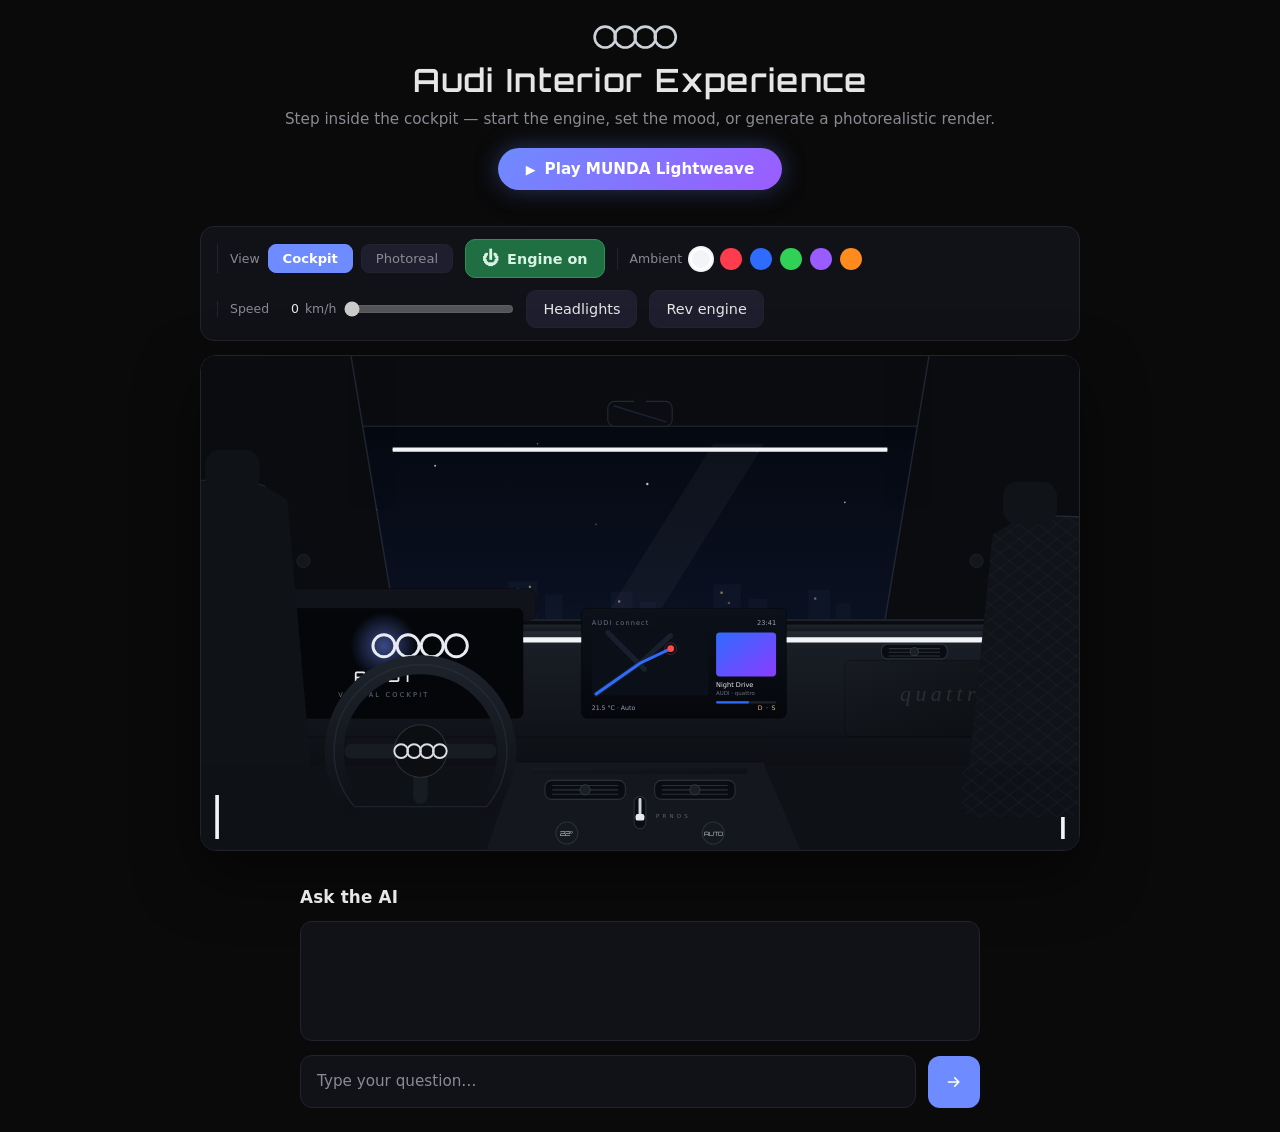
==== interior.html @ c2984ea4 "Add MUNDA Lightweave game and interactive Audi interior experience - game.html/css/js: MUNDA Lightwe" ====
<!DOCTYPE html>
<html lang="en">
<head>
  <meta charset="UTF-8" />
  <meta name="viewport" content="width=device-width, initial-scale=1.0" />
  <title>MUNDA · Audi Interior Experience</title>
  <link rel="preconnect" href="https://fonts.googleapis.com" />
  <link rel="preconnect" href="https://fonts.gstatic.com" crossorigin />
  <link href="https://fonts.googleapis.com/css2?family=Orbitron:wght@500;600;700&display=swap" rel="stylesheet" />
  <link rel="stylesheet" href="interior.css" />
</head>
<body>
  <main class="app">
    <header class="app__header">
      <svg class="app__rings" viewBox="0 0 220 60" aria-hidden="true">
        <circle cx="30" cy="30" r="24" fill="none" stroke="currentColor" stroke-width="6" />
        <circle cx="76" cy="30" r="24" fill="none" stroke="currentColor" stroke-width="6" />
        <circle cx="122" cy="30" r="24" fill="none" stroke="currentColor" stroke-width="6" />
        <circle cx="168" cy="30" r="24" fill="none" stroke="currentColor" stroke-width="6" />
      </svg>
      <h1 class="app__title">Audi Interior Experience</h1>
      <p class="app__subtitle">Step inside the cockpit — start the engine, set the mood, or generate a photorealistic render.</p>
      <a class="cta-game" href="game.html" target="_blank" rel="noopener">
        <span class="cta-game__icon" aria-hidden="true">▶</span> Play MUNDA Lightweave
      </a>
    </header>

    <section class="interior off" id="interior" aria-label="Interactive Audi cockpit">
      <div class="interior__controls">
        <div class="ctl__group" role="group" aria-label="View mode">
          <span class="ctl__label">View</span>
          <button class="view-btn is-active" type="button" data-view="svg">Cockpit</button>
          <button class="view-btn" type="button" data-view="photo">Photoreal</button>
        </div>

        <button class="ctl ctl--primary" id="btn-power" type="button">
          <span class="ctl__icon" aria-hidden="true">⏻</span> <span id="power-label">Start engine</span>
        </button>

        <div class="ctl__group" role="group" aria-label="Ambient lighting colour">
          <span class="ctl__label">Ambient</span>
          <button class="swatch is-active" type="button" data-ambient="#f2f4f8" style="--c:#f2f4f8" aria-label="White ambient light" title="White"></button>
          <button class="swatch" type="button" data-ambient="#ff3b4e" style="--c:#ff3b4e" aria-label="Red ambient light" title="Red"></button>
          <button class="swatch" type="button" data-ambient="#2f6bff" style="--c:#2f6bff" aria-label="Blue ambient light" title="Blue"></button>
          <button class="swatch" type="button" data-ambient="#31d158" style="--c:#31d158" aria-label="Green ambient light" title="Green"></button>
          <button class="swatch" type="button" data-ambient="#9b5cff" style="--c:#9b5cff" aria-label="Purple ambient light" title="Purple"></button>
          <button class="swatch" type="button" data-ambient="#ff8a1e" style="--c:#ff8a1e" aria-label="Orange ambient light" title="Orange"></button>
        </div>

        <div class="ctl__group" role="group" aria-label="Speed" data-needs-engine>
          <label class="ctl__label" for="speed-slider">Speed <output id="speed-value" for="speed-slider">0</output> km/h</label>
          <input type="range" id="speed-slider" min="0" max="240" step="1" value="0" disabled />
        </div>

        <button class="ctl" id="btn-lights" type="button" data-needs-engine disabled>Headlights</button>
        <button class="ctl" id="btn-rev" type="button" data-needs-engine disabled>Rev engine</button>
      </div>

      <div class="interior__stage">
        <div class="view view--svg active" id="view-svg">
        <svg class="cockpit" id="cockpit" viewBox="0 0 1200 675" role="img" aria-label="Illustrated Audi interior">
          <defs>
            <linearGradient id="skyGrad" x1="0" y1="0" x2="0" y2="1">
              <stop offset="0" stop-color="#04060c" />
              <stop offset="0.55" stop-color="#0a1122" />
              <stop offset="1" stop-color="#182442" />
            </linearGradient>
            <linearGradient id="dashGrad" x1="0" y1="0" x2="0" y2="1">
              <stop offset="0" stop-color="#232832" />
              <stop offset="0.12" stop-color="#191d25" />
              <stop offset="1" stop-color="#0d0f14" />
            </linearGradient>
            <linearGradient id="cowlGrad" x1="0" y1="0" x2="0" y2="1">
              <stop offset="0" stop-color="#262c37" />
              <stop offset="1" stop-color="#14171e" />
            </linearGradient>
            <linearGradient id="carbon" x1="0" y1="0" x2="1" y2="1">
              <stop offset="0" stop-color="#181b21" />
              <stop offset="0.5" stop-color="#101318" />
              <stop offset="1" stop-color="#0b0d11" />
            </linearGradient>
            <linearGradient id="screenGrad" x1="0" y1="0" x2="0" y2="1">
              <stop offset="0" stop-color="#0c111a" />
              <stop offset="1" stop-color="#05070c" />
            </linearGradient>
            <radialGradient id="roadLight" cx="0.5" cy="0.5" r="0.5">
              <stop offset="0" stop-color="#dbe7ff" stop-opacity="0.20" />
              <stop offset="0.5" stop-color="#dbe7ff" stop-opacity="0.08" />
              <stop offset="1" stop-color="#dbe7ff" stop-opacity="0" />
            </radialGradient>
            <radialGradient id="bootGlow" cx="0.5" cy="0.5" r="0.5">
              <stop offset="0" stop-color="#6e8bff" stop-opacity="0.5" />
              <stop offset="1" stop-color="#6e8bff" stop-opacity="0" />
            </radialGradient>
            <linearGradient id="albumGrad" x1="0" y1="0" x2="1" y2="1">
              <stop offset="0" stop-color="#2f6bff" />
              <stop offset="1" stop-color="#8b3dff" />
            </linearGradient>
            <linearGradient id="rimGrad" x1="0" y1="0" x2="0" y2="1">
              <stop offset="0" stop-color="#1d222b" />
              <stop offset="1" stop-color="#0e1015" />
            </linearGradient>
            <pattern id="quilt" width="26" height="20" patternUnits="userSpaceOnUse">
              <path d="M13 0 L26 10 L13 20 L0 10 Z" fill="none" stroke="#232a36" stroke-width="1" opacity="0.55" />
            </pattern>
            <filter id="blur" x="-40%" y="-40%" width="180%" height="180%">
              <feGaussianBlur stdDeviation="7" />
            </filter>
            <clipPath id="glassClip">
              <polygon points="90,95 1110,95 935,360 265,360" />
            </clipPath>
          </defs>

          <!-- cabin base -->
          <rect width="1200" height="675" fill="#0a0c10" />

          <!-- view through the windshield -->
          <g clip-path="url(#glassClip)">
            <rect width="1200" height="675" fill="url(#skyGrad)" />
            <g fill="#cfd8e6">
              <circle cx="320" cy="150" r="1.4" opacity="0.8" />
              <circle cx="460" cy="120" r="1" opacity="0.5" />
              <circle cx="610" cy="175" r="1.6" opacity="0.9" />
              <circle cx="760" cy="130" r="1.1" opacity="0.6" />
              <circle cx="880" cy="200" r="1.3" opacity="0.7" />
              <circle cx="540" cy="230" r="1" opacity="0.45" />
              <circle cx="990" cy="150" r="1.2" opacity="0.6" />
              <circle cx="240" cy="210" r="1.1" opacity="0.55" />
            </g>
            <g fill="#0e1526">
              <rect x="300" y="318" width="34" height="42" />
              <rect x="342" y="330" width="26" height="30" />
              <rect x="420" y="308" width="40" height="52" />
              <rect x="470" y="326" width="24" height="34" />
              <rect x="560" y="322" width="30" height="38" />
              <rect x="600" y="336" width="22" height="24" />
              <rect x="700" y="312" width="38" height="48" />
              <rect x="748" y="332" width="26" height="28" />
              <rect x="830" y="320" width="30" height="40" />
              <rect x="868" y="338" width="20" height="22" />
            </g>
            <g fill="#ffd98a">
              <rect x="432" y="318" width="3" height="3" opacity="0.6" />
              <rect x="440" y="330" width="3" height="3" opacity="0.35" />
              <rect x="448" y="314" width="3" height="3" opacity="0.5" />
              <rect x="710" y="322" width="3" height="3" opacity="0.55" />
              <rect x="720" y="336" width="3" height="3" opacity="0.3" />
              <rect x="308" y="330" width="3" height="3" opacity="0.4" />
              <rect x="570" y="334" width="3" height="3" opacity="0.5" />
              <rect x="838" y="330" width="3" height="3" opacity="0.45" />
            </g>
            <polygon points="265,360 935,360 1045,675 155,675" fill="#0d1118" />
            <path d="M 285 360 L 185 675" stroke="#5c6b7d" stroke-width="4" opacity="0.55" fill="none" />
            <path d="M 915 360 L 1015 675" stroke="#5c6b7d" stroke-width="4" opacity="0.55" fill="none" />
            <g fill="#8794a5">
              <rect x="596" y="376" width="8" height="22" opacity="0.55" />
              <rect x="596" y="414" width="8" height="22" opacity="0.55" />
              <rect x="596" y="452" width="8" height="22" opacity="0.55" />
              <rect x="596" y="490" width="8" height="22" opacity="0.55" />
              <rect x="596" y="528" width="8" height="22" opacity="0.55" />
              <rect x="596" y="566" width="8" height="22" opacity="0.55" />
              <rect x="596" y="604" width="8" height="22" opacity="0.55" />
              <rect x="596" y="642" width="8" height="22" opacity="0.5" />
            </g>
            <g class="road-light">
              <ellipse cx="600" cy="520" rx="360" ry="200" fill="url(#roadLight)" />
              <ellipse cx="600" cy="600" rx="260" ry="90" fill="url(#roadLight)" />
            </g>
            <polygon points="700,120 770,120 620,360 550,360" fill="#ffffff" opacity="0.03" />
          </g>

          <!-- roof header, pillars, mirror -->
          <rect width="1200" height="95" fill="#0a0c10" />
          <rect y="95" width="1200" height="2" fill="#232830" opacity="0.7" />
          <polygon points="0,0 205,0 265,360 0,360" fill="#0a0c10" />
          <polygon points="1200,0 995,0 935,360 1200,360" fill="#0a0c10" />
          <line x1="205" y1="0" x2="265" y2="360" stroke="#2a3140" stroke-width="2" opacity="0.7" />
          <line x1="995" y1="0" x2="935" y2="360" stroke="#2a3140" stroke-width="2" opacity="0.7" />
          <circle cx="140" cy="280" r="9" fill="#13161c" stroke="#232830" stroke-width="1" />
          <circle cx="1060" cy="280" r="9" fill="#13161c" stroke="#232830" stroke-width="1" />
          <path class="ambient-glow" d="M 262 128 L 938 128" fill="none" stroke-width="6" />
          <path class="ambient" d="M 262 128 L 938 128" fill="none" stroke-width="2.5" />
          <rect x="556" y="62" width="88" height="34" rx="9" fill="#0b0d12" stroke="#232830" stroke-width="1.5" />
          <path d="M 564 68 L 636 90" stroke="#2a3a55" stroke-width="2" opacity="0.5" />
          <rect x="592" y="54" width="16" height="10" fill="#0b0d12" />

          <!-- dashboard -->
          <rect x="0" y="360" width="1200" height="16" fill="url(#cowlGrad)" />
          <rect x="30" y="362" width="1140" height="5" rx="2.5" fill="#06080b" opacity="0.85" />
          <rect x="0" y="376" width="1200" height="184" fill="url(#dashGrad)" />
          <rect x="0" y="520" width="1200" height="2" fill="#000000" opacity="0.25" />
          <path class="ambient-glow" d="M 24 388 L 1176 388" fill="none" stroke-width="7" />
          <path class="ambient" d="M 24 388 L 1176 388" fill="none" stroke-width="2.5" />
          <rect x="880" y="416" width="280" height="104" rx="8" fill="url(#carbon)" />
          <rect x="880" y="416" width="280" height="104" rx="8" fill="none" stroke="#000000" stroke-width="1" opacity="0.4" />
          <text x="1020" y="472" text-anchor="middle" fill="#ffffff" opacity="0.1" font-size="30" letter-spacing="6" font-style="italic" font-family="Georgia, serif">quattro</text>
          <rect x="930" y="394" width="90" height="20" rx="8" fill="#0a0c11" stroke="#2a3038" stroke-width="1.5" />
          <line x1="940" y1="400" x2="1010" y2="400" stroke="#2a3038" stroke-width="1.5" />
          <line x1="940" y1="405" x2="1010" y2="405" stroke="#2a3038" stroke-width="1.5" />
          <line x1="940" y1="410" x2="1010" y2="410" stroke="#2a3038" stroke-width="1.5" />
          <circle cx="975" cy="404" r="5.5" fill="#1a1f27" stroke="#39414d" stroke-width="1" />

          <!-- virtual cockpit -->
          <rect x="42" y="318" width="416" height="44" rx="12" fill="#101319" stroke="#000000" stroke-opacity="0.4" />
          <rect x="60" y="345" width="380" height="150" rx="8" fill="url(#screenGrad)" stroke="#000000" stroke-opacity="0.6" />
          <g id="boot">
            <rect x="60" y="345" width="380" height="150" rx="8" fill="#04060a" />
            <circle class="boot-glow" cx="250" cy="396" r="46" fill="url(#bootGlow)" />
            <g class="boot-rings" fill="none" stroke="#e8ecf2" stroke-width="4">
              <circle cx="250" cy="396" r="15" />
              <circle cx="283" cy="396" r="15" />
              <circle cx="316" cy="396" r="15" />
              <circle cx="349" cy="396" r="15" />
            </g>
            <text class="boot-title" x="250" y="446" text-anchor="middle" fill="#e8ecf2" font-size="20" letter-spacing="7" font-family="Orbitron, sans-serif" font-weight="600">AUDI</text>
            <text x="250" y="466" text-anchor="middle" fill="#6a7280" font-size="9" letter-spacing="3">VIRTUAL COCKPIT</text>
          </g>
          <g id="cluster-ui" class="hidden">
            <text x="250" y="366" text-anchor="middle" fill="#5a6270" font-size="8" letter-spacing="2.5">AUDI VIRTUAL COCKPIT</text>
            <circle cx="165" cy="410" r="64" fill="#080b12" stroke="#232a36" stroke-width="2" />
            <circle cx="340" cy="410" r="64" fill="#080b12" stroke="#232a36" stroke-width="2" />
            <g id="ticks-speed"></g>
            <g id="ticks-tach"></g>
            <text x="165" y="448" text-anchor="middle" fill="#8a93a3" font-size="8" letter-spacing="1">km/h</text>
            <text x="340" y="448" text-anchor="middle" fill="#8a93a3" font-size="8" letter-spacing="1">×1000 rpm</text>
            <text id="speed-readout" x="252" y="408" text-anchor="middle" fill="#ffffff" font-size="28" font-family="Orbitron, sans-serif" font-weight="600">0</text>
            <text id="gear-readout" x="252" y="434" text-anchor="middle" fill="#ffb84d" font-size="13" font-family="Orbitron, sans-serif">P</text>
            <rect x="118" y="462" width="42" height="5" rx="2.5" fill="#1c222c" />
            <rect x="118" y="462" width="26" height="5" rx="2.5" fill="#3ecf6e" />
            <rect x="322" y="462" width="42" height="5" rx="2.5" fill="#1c222c" />
            <rect x="322" y="462" width="18" height="5" rx="2.5" fill="#ff8a1e" />
            <g id="needle-speed" style="--px:165px; --py:410px; transform: rotate(-120deg);">
              <line x1="165" y1="410" x2="165" y2="352" stroke="#ff4646" stroke-width="3" stroke-linecap="round" />
              <line x1="165" y1="410" x2="165" y2="424" stroke="#ff4646" stroke-width="2" stroke-linecap="round" opacity="0.6" />
              <circle cx="165" cy="410" r="4.5" fill="#0c0e13" stroke="#ff4646" stroke-width="1.5" />
            </g>
            <g id="needle-rpm" style="--px:340px; --py:410px; transform: rotate(-120deg);">
              <line x1="340" y1="410" x2="340" y2="352" stroke="#e8ecf2" stroke-width="3" stroke-linecap="round" />
              <line x1="340" y1="410" x2="340" y2="424" stroke="#e8ecf2" stroke-width="2" stroke-linecap="round" opacity="0.6" />
              <circle cx="340" cy="410" r="4.5" fill="#0c0e13" stroke="#e8ecf2" stroke-width="1.5" />
            </g>
          </g>

          <!-- MMI screen -->
          <rect x="520" y="345" width="280" height="150" rx="8" fill="url(#screenGrad)" stroke="#000000" stroke-opacity="0.6" />
          <g id="mmi-ui">
            <text x="534" y="368" fill="#6a7280" font-size="9" letter-spacing="1.5">AUDI connect</text>
            <text x="786" y="368" text-anchor="end" fill="#9aa3b2" font-size="9">23:41</text>
            <rect x="534" y="378" width="160" height="86" rx="5" fill="#0a0f18" />
            <g fill="none" stroke-linecap="round">
              <path d="M 540 462 L 600 420 L 642 382" stroke="#18202e" stroke-width="7" />
              <path d="M 556 378 L 606 428" stroke="#18202e" stroke-width="7" />
              <path d="M 540 462 L 600 420 L 642 400" stroke="#2f6bff" stroke-width="4" />
            </g>
            <circle cx="642" cy="400" r="4.5" fill="#ff4b4b" />
            <circle cx="642" cy="400" r="8" fill="none" stroke="#ff4b4b" stroke-width="1" opacity="0.4" />
            <rect x="704" y="378" width="82" height="60" rx="5" fill="url(#albumGrad)" />
            <text x="704" y="452" fill="#e8ecf2" font-size="9">Night Drive</text>
            <text x="704" y="464" fill="#6a7280" font-size="7.5">AUDI · quattro</text>
            <rect x="704" y="472" width="82" height="3" rx="1.5" fill="#1c222c" />
            <rect x="704" y="472" width="45" height="3" rx="1.5" fill="#2f6bff" />
            <text x="534" y="484" fill="#9aa3b2" font-size="8.5">21.5 °C · Auto</text>
            <text x="786" y="484" text-anchor="end" fill="#ffb84d" font-size="8.5" letter-spacing="1">D · S</text>
          </g>

          <!-- center console -->
          <polygon points="430,555 770,555 820,675 380,675" fill="#14171d" />
          <polygon points="430,555 770,555 820,675 380,675" fill="none" stroke="#000000" stroke-opacity="0.3" />
          <rect x="452" y="563" width="296" height="8" rx="4" fill="url(#carbon)" opacity="0.8" />
          <rect x="470" y="580" width="110" height="26" rx="9" fill="#0a0c11" stroke="#2a3038" stroke-width="1.5" />
          <line x1="480" y1="587" x2="570" y2="587" stroke="#2a3038" stroke-width="1.5" />
          <line x1="480" y1="593" x2="570" y2="593" stroke="#2a3038" stroke-width="1.5" />
          <line x1="480" y1="599" x2="570" y2="599" stroke="#2a3038" stroke-width="1.5" />
          <circle cx="525" cy="593" r="7" fill="#1a1f27" stroke="#39414d" stroke-width="1" />
          <rect x="620" y="580" width="110" height="26" rx="9" fill="#0a0c11" stroke="#2a3038" stroke-width="1.5" />
          <line x1="630" y1="587" x2="720" y2="587" stroke="#2a3038" stroke-width="1.5" />
          <line x1="630" y1="593" x2="720" y2="593" stroke="#2a3038" stroke-width="1.5" />
          <line x1="630" y1="599" x2="720" y2="599" stroke="#2a3038" stroke-width="1.5" />
          <circle cx="675" cy="593" r="7" fill="#1a1f27" stroke="#39414d" stroke-width="1" />
          <circle cx="500" cy="652" r="15" fill="#14181f" stroke="#2a3038" stroke-width="1.5" />
          <text x="500" y="656" text-anchor="middle" fill="#cfd6e2" font-size="9" font-family="Orbitron, sans-serif">22°</text>
          <circle cx="700" cy="652" r="15" fill="#14181f" stroke="#2a3038" stroke-width="1.5" />
          <text x="700" y="656" text-anchor="middle" fill="#cfd6e2" font-size="8" font-family="Orbitron, sans-serif">AUTO</text>
          <rect x="592" y="602" width="16" height="44" rx="8" fill="#0a0c11" stroke="#2a3038" stroke-width="1.5" />
          <line x1="600" y1="606" x2="600" y2="632" stroke="#cfd6e2" stroke-width="4" stroke-linecap="round" />
          <rect x="594" y="626" width="12" height="9" rx="3" fill="#e8ecf2" />
          <text x="622" y="632" fill="#5a6270" font-size="7.5" letter-spacing="1">P R N D S</text>
          <path class="ambient-glow" d="M 392 585 L 380 660" fill="none" stroke-width="5" />
          <path class="ambient" d="M 392 585 L 380 660" fill="none" stroke-width="2" />
          <path class="ambient-glow" d="M 808 585 L 820 660" fill="none" stroke-width="5" />
          <path class="ambient" d="M 808 585 L 820 660" fill="none" stroke-width="2" />

          <!-- lower panels -->
          <polygon points="0,560 430,560 390,675 0,675" fill="#0e1116" />
          <polygon points="770,560 1200,560 1200,675 820,675" fill="#0e1116" />
          <path class="ambient-glow" d="M 22 600 L 22 660" fill="none" stroke-width="5" />
          <path class="ambient" d="M 22 600 L 22 660" fill="none" stroke-width="2" />
          <path class="ambient-glow" d="M 1178 600 L 1178 660" fill="none" stroke-width="5" />
          <path class="ambient" d="M 1178 600 L 1178 660" fill="none" stroke-width="2" />

          <!-- seats -->
          <path d="M 0 170 Q 60 168 88 178 L 118 196 L 150 560 L 0 560 Z" fill="#0f1217" />
          <path d="M 0 170 Q 60 168 88 178" fill="none" stroke="#1c212b" stroke-width="2" />
          <rect x="6" y="128" width="74" height="58" rx="20" fill="#0f1217" />
          <path d="M 1200 220 Q 1140 216 1112 226 L 1082 244 L 1050 560 L 1200 560 Z" fill="#101318" />
          <path d="M 1200 220 Q 1140 216 1112 226 L 1082 244 L 1050 560 L 1200 560 Z" fill="url(#quilt)" />
          <path d="M 1200 220 Q 1140 216 1112 226" fill="none" stroke="#232a36" stroke-width="2" />
          <rect x="1096" y="172" width="74" height="58" rx="20" fill="#101318" />
          <rect x="1040" y="560" width="160" height="70" rx="14" fill="#0e1116" />
          <rect x="1040" y="560" width="160" height="70" rx="14" fill="url(#quilt)" />

          <!-- steering wheel -->
          <g id="wheel">
            <path d="M 209.6 615.9 A 118 118 0 1 1 390.4 615.9" fill="none" stroke="url(#rimGrad)" stroke-width="26" stroke-linecap="round" />
            <path d="M 209.6 615.9 A 118 118 0 1 1 390.4 615.9" fill="none" stroke="#2e3440" stroke-width="2" opacity="0.5" />
            <line x1="209.6" y1="615.9" x2="390.4" y2="615.9" stroke="url(#rimGrad)" stroke-width="26" stroke-linecap="round" />
            <line x1="209.6" y1="615.9" x2="390.4" y2="615.9" stroke="#2e3440" stroke-width="2" opacity="0.5" />
            <line x1="300" y1="540" x2="206" y2="540" stroke="#171b22" stroke-width="20" stroke-linecap="round" />
            <line x1="300" y1="540" x2="394" y2="540" stroke="#171b22" stroke-width="20" stroke-linecap="round" />
            <line x1="300" y1="540" x2="300" y2="602" stroke="#171b22" stroke-width="20" stroke-linecap="round" />
            <circle cx="300" cy="540" r="36" fill="#0c0e12" stroke="#2a3038" stroke-width="1.5" />
            <g fill="none" stroke="#d8dde6" stroke-width="2.6">
              <circle cx="273.6" cy="540" r="9.4" />
              <circle cx="291.2" cy="540" r="9.4" />
              <circle cx="308.8" cy="540" r="9.4" />
              <circle cx="326.4" cy="540" r="9.4" />
            </g>
          </g>
        </svg>
        </div>

        <div class="view view--photo" id="view-photo">
          <img class="photo__img" id="photo-img" alt="AI-generated photorealistic Audi interior" />
          <div class="photo__bar">
            <span class="photo__status" id="photo-status" role="status">Photoreal render not generated yet.</span>
            <button class="ctl" id="btn-photo-gen" type="button">Generate render</button>
            <button class="ctl" id="btn-photo-save" type="button" hidden>Save PNG</button>
          </div>
        </div>
      </div>
    </section>

    <section class="app__chat">
      <h2 class="app__chat-title">Ask the AI</h2>
      <div class="chat__output" id="output" aria-live="polite">
        <!-- AI answers render here -->
      </div>

      <form class="chat__form" id="chat-form">
        <textarea
          class="chat__input"
          id="question"
          name="question"
          rows="1"
          placeholder="Type your question…"
          aria-label="Your question"
        ></textarea>
        <button class="chat__submit" type="submit" id="submit" aria-label="Send question">
          <svg width="18" height="18" viewBox="0 0 24 24" fill="none" aria-hidden="true">
            <path d="M4.5 12h14m0 0-5.5-5.5M18.5 12 13 17.5" stroke="currentColor" stroke-width="2" stroke-linecap="round" stroke-linejoin="round" />
          </svg>
        </button>
      </form>
    </section>
  </main>

  <script src="interior.js"></script>
</body>
</html>
---- interior.css ----
:root {
  --bg: #0a0a0a;
  --surface: #111118;
  --surface-2: #1e1e2e;
  --border: #23232e;
  --text: #e6e6e6;
  --text-muted: #8a8a93;
  --accent: #6e8bff;
  --accent-glow: rgba(110, 139, 255, 0.35);
  --ambient: #f2f4f8;
}

* {
  box-sizing: border-box;
  margin: 0;
  padding: 0;
}

body {
  font-family: "Inter", system-ui, -apple-system, "Segoe UI", sans-serif;
  background: var(--bg);
  color: var(--text);
  min-height: 100vh;
  display: flex;
  align-items: center;
  justify-content: center;
  padding: 24px;
}

.app {
  width: 100%;
  max-width: 880px;
  display: flex;
  flex-direction: column;
  gap: 36px;
}

/* ---------- header ---------- */

.app__header {
  text-align: center;
  display: flex;
  flex-direction: column;
  align-items: center;
  gap: 10px;
}

.app__rings {
  width: 96px;
  color: #d8dde6;
  opacity: 0.95;
}

.app__title {
  font-size: 2rem;
  font-weight: 600;
  letter-spacing: 0.04em;
  font-family: "Orbitron", "Inter", system-ui, sans-serif;
}

.app__subtitle {
  color: var(--text-muted);
  font-size: 0.95rem;
}

.cta-game {
  display: inline-flex;
  align-items: center;
  gap: 9px;
  margin-top: 10px;
  padding: 12px 28px;
  border-radius: 999px;
  background: linear-gradient(135deg, var(--accent), #9b5cff);
  color: #ffffff;
  font-weight: 600;
  font-size: 0.95rem;
  text-decoration: none;
  box-shadow: 0 0 24px var(--accent-glow), 0 8px 24px rgba(0, 0, 0, 0.4);
  transition: transform 0.15s ease, box-shadow 0.15s ease;
}

.cta-game:hover {
  transform: translateY(-2px);
  box-shadow: 0 0 36px var(--accent-glow), 0 12px 28px rgba(0, 0, 0, 0.45);
}

.cta-game:active {
  transform: scale(0.97);
}

.cta-game__icon {
  font-size: 0.8rem;
}

/* ---------- interior ---------- */

.interior {
  display: flex;
  flex-direction: column;
  gap: 14px;
}

.interior__controls {
  display: flex;
  flex-wrap: wrap;
  align-items: center;
  gap: 12px;
  background: var(--surface);
  border: 1px solid var(--border);
  border-radius: 14px;
  padding: 12px 16px;
}

.ctl {
  display: inline-flex;
  align-items: center;
  gap: 8px;
  padding: 10px 16px;
  border-radius: 10px;
  background: var(--surface-2);
  border: 1px solid var(--border);
  color: var(--text);
  font: inherit;
  font-size: 0.9rem;
  cursor: pointer;
  transition: border-color 0.15s ease, background 0.15s ease, opacity 0.2s ease;
}

.ctl:hover {
  border-color: var(--accent);
}

.ctl--primary {
  background: var(--accent);
  border-color: var(--accent);
  color: #ffffff;
  font-weight: 600;
}

.ctl--primary:hover {
  background: #5a78f0;
}

.ctl--primary.is-on {
  background: #1f6f43;
  border-color: #2f8f58;
  color: #d9f2e4;
}

.ctl.is-on:not(.ctl--primary) {
  background: #16263c;
  border-color: var(--accent);
  color: #cfd9ff;
}

.ctl__icon {
  font-size: 1.05rem;
  line-height: 1;
}

.ctl__group {
  display: flex;
  align-items: center;
  gap: 8px;
  padding-left: 12px;
  border-left: 1px solid var(--border);
  flex-wrap: wrap;
}

.ctl__label {
  font-size: 0.78rem;
  color: var(--text-muted);
  display: inline-flex;
  align-items: baseline;
  gap: 6px;
}

#speed-value {
  min-width: 3ch;
  text-align: right;
  font-variant-numeric: tabular-nums;
  color: var(--text);
}

#speed-slider {
  accent-color: var(--accent);
  width: 170px;
}

.swatch {
  width: 22px;
  height: 22px;
  border-radius: 50%;
  background: var(--c);
  border: 2px solid transparent;
  cursor: pointer;
  padding: 0;
  transition: transform 0.12s ease, box-shadow 0.15s ease;
}

.swatch:hover {
  transform: scale(1.12);
}

.swatch.is-active {
  border-color: #ffffff;
  box-shadow: 0 0 0 2px var(--c);
}

.interior.off .ctl[data-needs-engine] {
  opacity: 0.35;
  pointer-events: none;
}

/* view toggle + photoreal pane */

.view-btn {
  padding: 6px 14px;
  border-radius: 8px;
  font: inherit;
  font-size: 0.82rem;
  background: var(--surface-2);
  border: 1px solid var(--border);
  color: var(--text-muted);
  cursor: pointer;
  transition: background 0.15s ease, border-color 0.15s ease, color 0.15s ease;
}

.view-btn:hover {
  color: var(--text);
  border-color: var(--accent);
}

.view-btn.is-active {
  background: var(--accent);
  border-color: var(--accent);
  color: #ffffff;
  font-weight: 600;
}

.view {
  display: none;
}

.view.active {
  display: block;
}

.photo__img {
  width: 100%;
  aspect-ratio: 16 / 9;
  object-fit: cover;
  display: block;
  background: #0a0c10;
}

.photo__img.is-loading {
  filter: brightness(0.65) saturate(0.9);
  animation: img-pulse 1.2s ease-in-out infinite;
}

@keyframes img-pulse {
  0%,
  100% {
    opacity: 0.7;
  }
  50% {
    opacity: 1;
  }
}

.photo__bar {
  display: flex;
  align-items: center;
  gap: 12px;
  flex-wrap: wrap;
  padding: 12px 16px;
  border-top: 1px solid var(--border);
  background: var(--surface);
}

.photo__status {
  flex: 1 1 220px;
  font-size: 0.8rem;
  color: var(--text-muted);
}

.photo__status.is-busy {
  color: var(--accent);
}

.photo__status.is-error {
  color: #ff6b6b;
}

.photo__status.is-done {
  color: #7ee2a8;
}

.interior__stage {
  border: 1px solid var(--border);
  border-radius: 16px;
  overflow: hidden;
  background: #0a0c10;
  box-shadow: 0 24px 60px rgba(0, 0, 0, 0.5);
}

.cockpit {
  display: block;
  width: 100%;
  height: auto;
}

/* --- cockpit internals --- */

.ambient,
.ambient-glow {
  stroke: var(--ambient);
  transition: stroke 0.6s ease;
}

#boot,
#cluster-ui {
  transition: opacity 0.55s ease, visibility 0.55s ease;
}

.hidden {
  opacity: 0 !important;
  visibility: hidden !important;
}

#needle-speed,
#needle-rpm {
  transform-box: view-box;
  transform-origin: var(--px) var(--py);
  transition: transform 0.5s cubic-bezier(0.25, 0.8, 0.25, 1);
}

.road-light {
  opacity: 0.22;
  transition: opacity 0.8s ease;
}

.cockpit.lights-on .road-light {
  opacity: 1;
}

.cockpit.booting .boot-glow {
  animation: glow-pulse 1.5s ease-in-out infinite;
}

.cockpit.booting .boot-rings {
  animation: rings-pulse 1.5s ease-in-out infinite;
}

.cockpit.booting .boot-title {
  animation: title-in 1.5s ease-out;
}

@keyframes glow-pulse {
  0%,
  100% {
    opacity: 0.55;
  }
  50% {
    opacity: 1;
  }
}

@keyframes rings-pulse {
  0%,
  100% {
    opacity: 0.75;
  }
  50% {
    opacity: 1;
  }
}

@keyframes title-in {
  0% {
    opacity: 0;
    letter-spacing: 16px;
  }
  100% {
    opacity: 1;
    letter-spacing: 7px;
  }
}

.cockpit.revving {
  animation: rev-shake 0.6s ease;
}

@keyframes rev-shake {
  0%,
  100% {
    transform: translate(0, 0);
  }
  25% {
    transform: translate(-2px, 1px);
  }
  50% {
    transform: translate(2px, -1px);
  }
  75% {
    transform: translate(-1px, -1px);
  }
}

/* ---------- chat ---------- */

.app__chat {
  width: 100%;
  max-width: 680px;
  margin: 0 auto;
  display: flex;
  flex-direction: column;
  gap: 14px;
}

.app__chat-title {
  font-size: 1.05rem;
  font-weight: 600;
  letter-spacing: 0.01em;
}

.chat__output {
  min-height: 120px;
  background: var(--surface);
  border: 1px solid var(--border);
  border-radius: 12px;
  padding: 20px;
  color: var(--text-muted);
  font-size: 0.95rem;
  line-height: 1.6;
}

.chat__form {
  display: flex;
  align-items: flex-end;
  gap: 12px;
}

.chat__input {
  flex: 1;
  resize: none;
  background: var(--surface);
  border: 1px solid var(--border);
  border-radius: 12px;
  padding: 14px 16px;
  color: var(--text);
  font-family: inherit;
  font-size: 0.95rem;
  line-height: 1.5;
  min-height: 52px;
  max-height: 160px;
  transition: border-color 0.15s ease;
}

.chat__input::placeholder {
  color: var(--text-muted);
}

.chat__input:focus {
  outline: none;
  border-color: var(--accent);
  box-shadow: 0 0 0 3px var(--accent-glow);
}

.chat__submit {
  display: flex;
  align-items: center;
  justify-content: center;
  width: 52px;
  height: 52px;
  flex-shrink: 0;
  background: var(--accent);
  color: #ffffff;
  border: none;
  border-radius: 12px;
  cursor: pointer;
  transition: background 0.15s ease, transform 0.1s ease;
}

.chat__submit:hover {
  background: #5a78f0;
}

.chat__submit:active {
  transform: scale(0.96);
}

/* ---------- responsive ---------- */

@media (max-width: 720px) {
  .interior__controls {
    flex-direction: column;
    align-items: stretch;
  }

  .ctl__group {
    border-left: none;
    padding-left: 0;
    border-top: 1px solid var(--border);
    padding-top: 10px;
  }

  #speed-slider {
    width: 100%;
  }
}
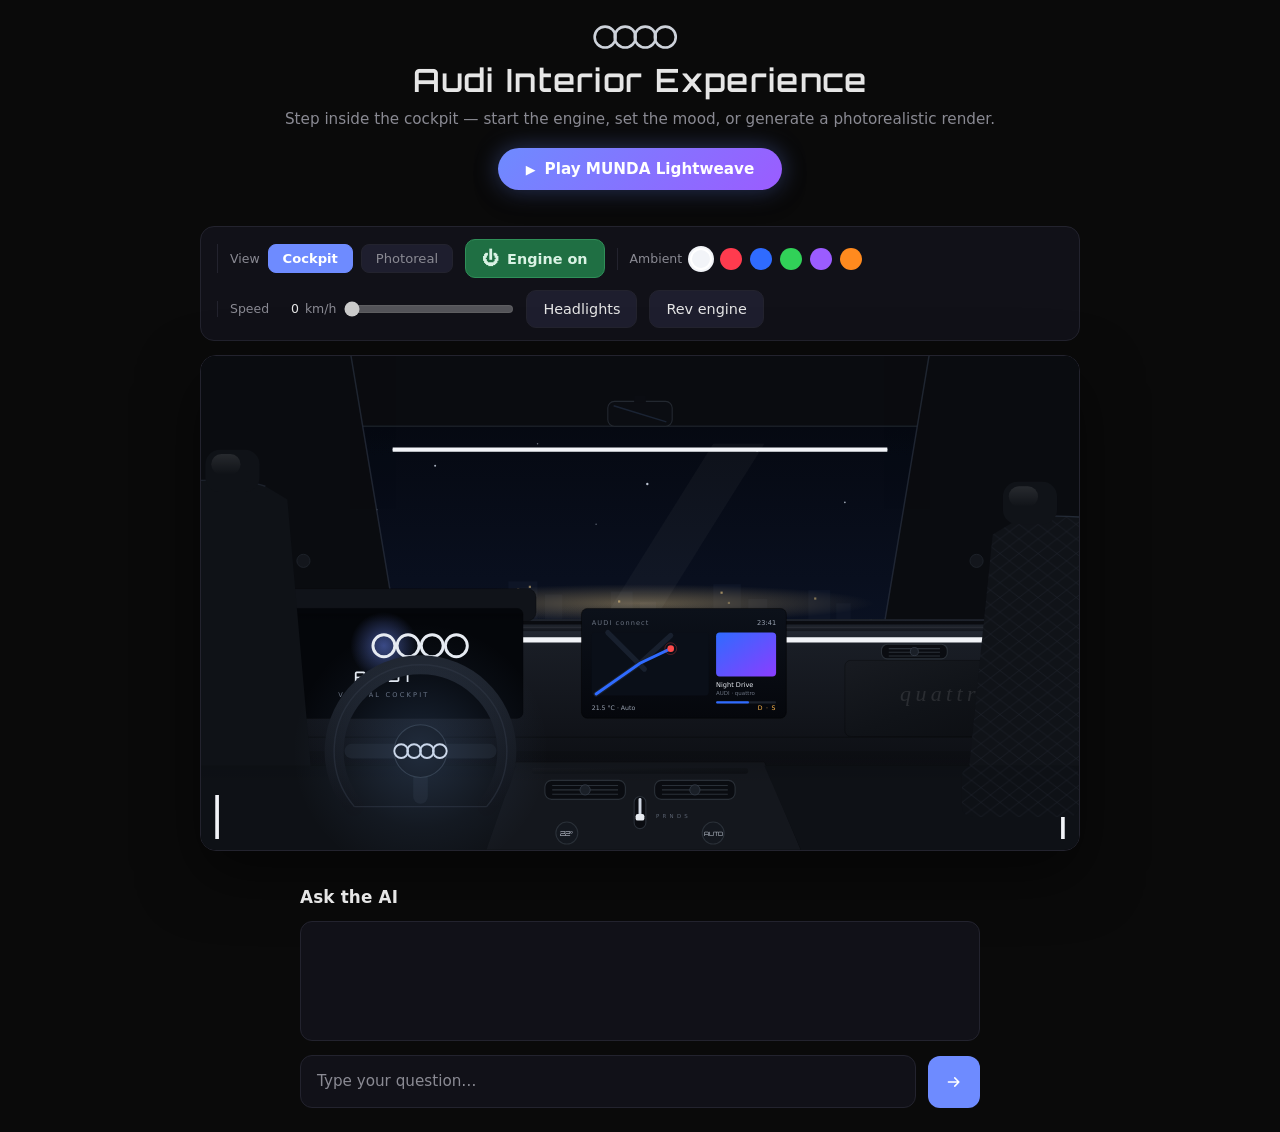
==== commit 6d2060ec: "Add bundled photoreal Audi interior render and cockpit realism upgrades - assets/img/audi_interior_p" ====
--- a/interior.html
+++ b/interior.html
@@ -109,6 +109,23 @@
             <clipPath id="glassClip">
               <polygon points="90,95 1110,95 935,360 265,360" />
             </clipPath>
+            <linearGradient id="seatShade" x1="0" y1="0" x2="0" y2="1">
+              <stop offset="0" stop-color="#ffffff" stop-opacity="0.10" />
+              <stop offset="1" stop-color="#ffffff" stop-opacity="0" />
+            </linearGradient>
+            <linearGradient id="dashShadow" x1="0" y1="0" x2="0" y2="1">
+              <stop offset="0" stop-color="#000000" stop-opacity="0.45" />
+              <stop offset="1" stop-color="#000000" stop-opacity="0" />
+            </linearGradient>
+            <radialGradient id="wheelGlow" cx="0.5" cy="0.5" r="0.5">
+              <stop offset="0" stop-color="#7fb4ff" stop-opacity="0.18" />
+              <stop offset="0.6" stop-color="#7fb4ff" stop-opacity="0.05" />
+              <stop offset="1" stop-color="#7fb4ff" stop-opacity="0" />
+            </radialGradient>
+            <radialGradient id="horizonGlow" cx="0.5" cy="0.5" r="0.5">
+              <stop offset="0" stop-color="#ffd98a" stop-opacity="0.35" />
+              <stop offset="1" stop-color="#ffd98a" stop-opacity="0" />
+            </radialGradient>
           </defs>
 
           <!-- cabin base -->
@@ -149,6 +166,7 @@
               <rect x="570" y="334" width="3" height="3" opacity="0.5" />
               <rect x="838" y="330" width="3" height="3" opacity="0.45" />
             </g>
+            <ellipse cx="600" cy="338" rx="320" ry="26" fill="url(#horizonGlow)" />
             <polygon points="265,360 935,360 1045,675 155,675" fill="#0d1118" />
             <path d="M 285 360 L 185 675" stroke="#5c6b7d" stroke-width="4" opacity="0.55" fill="none" />
             <path d="M 915 360 L 1015 675" stroke="#5c6b7d" stroke-width="4" opacity="0.55" fill="none" />
@@ -186,6 +204,7 @@
 
           <!-- dashboard -->
           <rect x="0" y="360" width="1200" height="16" fill="url(#cowlGrad)" />
+          <rect x="80" y="370" width="1040" height="2" fill="#ffffff" opacity="0.06" />
           <rect x="30" y="362" width="1140" height="5" rx="2.5" fill="#06080b" opacity="0.85" />
           <rect x="0" y="376" width="1200" height="184" fill="url(#dashGrad)" />
           <rect x="0" y="520" width="1200" height="2" fill="#000000" opacity="0.25" />
@@ -240,6 +259,9 @@
               <circle cx="340" cy="410" r="4.5" fill="#0c0e13" stroke="#e8ecf2" stroke-width="1.5" />
             </g>
           </g>
+
+          <!-- hood shadow on the cluster screen -->
+          <rect x="60" y="352" width="380" height="12" fill="url(#dashShadow)" opacity="0.5" />
 
           <!-- MMI screen -->
           <rect x="520" y="345" width="280" height="150" rx="8" fill="url(#screenGrad)" stroke="#000000" stroke-opacity="0.6" />
@@ -298,14 +320,19 @@
           <path class="ambient-glow" d="M 1178 600 L 1178 660" fill="none" stroke-width="5" />
           <path class="ambient" d="M 1178 600 L 1178 660" fill="none" stroke-width="2" />
 
+          <!-- depth shadow where the dash meets the lower panels -->
+          <rect x="0" y="540" width="1200" height="46" fill="url(#dashShadow)" opacity="0.35" />
+
           <!-- seats -->
           <path d="M 0 170 Q 60 168 88 178 L 118 196 L 150 560 L 0 560 Z" fill="#0f1217" />
           <path d="M 0 170 Q 60 168 88 178" fill="none" stroke="#1c212b" stroke-width="2" />
           <rect x="6" y="128" width="74" height="58" rx="20" fill="#0f1217" />
+          <rect x="14" y="134" width="40" height="28" rx="14" fill="url(#seatShade)" />
           <path d="M 1200 220 Q 1140 216 1112 226 L 1082 244 L 1050 560 L 1200 560 Z" fill="#101318" />
           <path d="M 1200 220 Q 1140 216 1112 226 L 1082 244 L 1050 560 L 1200 560 Z" fill="url(#quilt)" />
           <path d="M 1200 220 Q 1140 216 1112 226" fill="none" stroke="#232a36" stroke-width="2" />
           <rect x="1096" y="172" width="74" height="58" rx="20" fill="#101318" />
+          <rect x="1104" y="178" width="40" height="28" rx="14" fill="url(#seatShade)" />
           <rect x="1040" y="560" width="160" height="70" rx="14" fill="#0e1116" />
           <rect x="1040" y="560" width="160" height="70" rx="14" fill="url(#quilt)" />
 
@@ -326,6 +353,9 @@
               <circle cx="326.4" cy="540" r="9.4" />
             </g>
           </g>
+
+          <!-- instrument-screen light spilling onto the wheel -->
+          <circle cx="300" cy="540" r="175" fill="url(#wheelGlow)" />
         </svg>
         </div>
 
